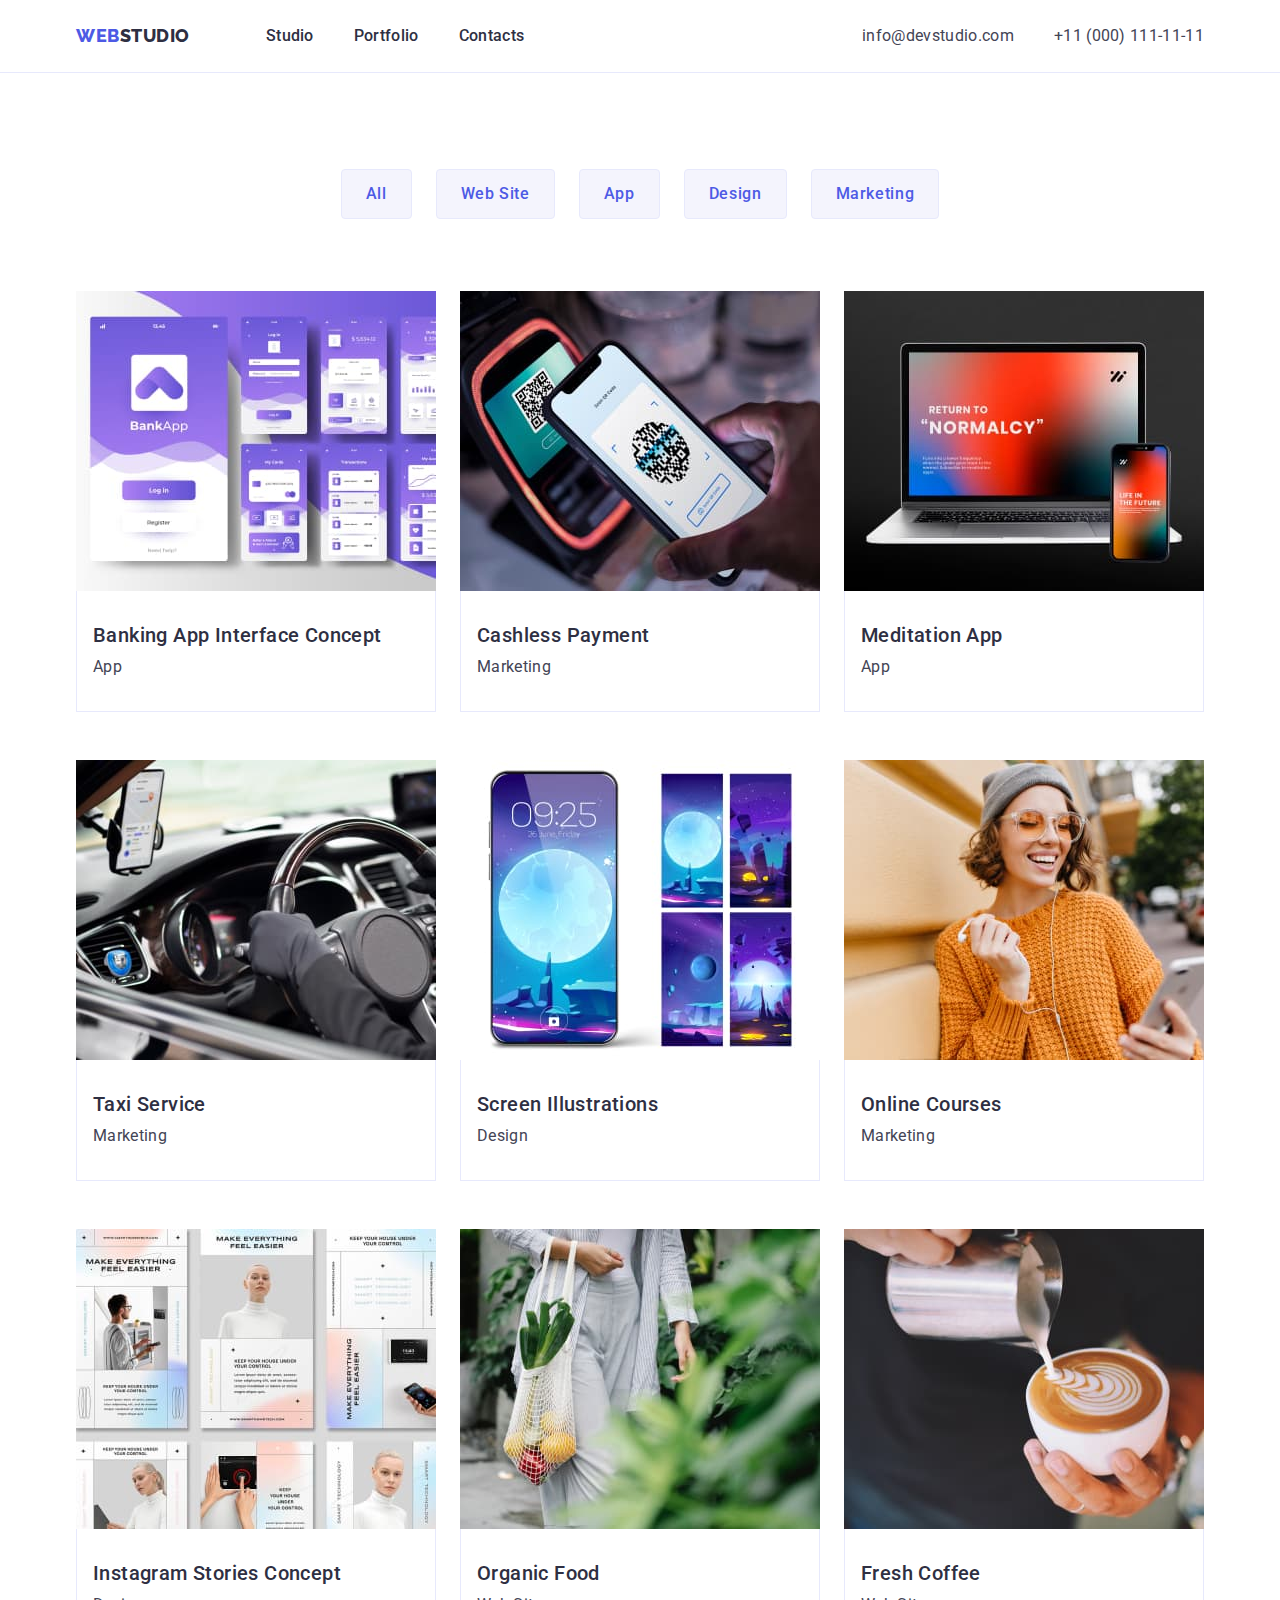
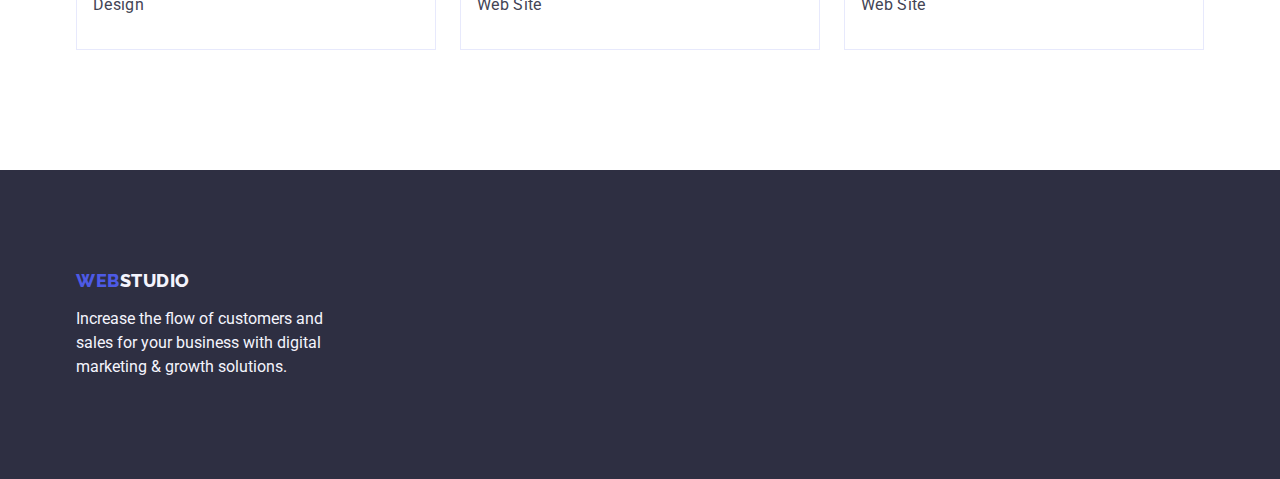
==== portfolio.html @ 74aff2be "Initial commit" ====
<!DOCTYPE html>
<html lang="en">
  <head>
    <meta charset="UTF-8" />
    <meta http-equiv="X-UA-Compatible" content="IE=edge" />
    <meta name="viewport" content="width=device-width, initial-scale=1.0" />
    <meta name="WebStudio" content="Effective Solutions for Your Business" />
    <title>WebStudio</title>
    <link rel="preconnect" href="https://fonts.googleapis.com" />
    <link rel="preconnect" href="https://fonts.gstatic.com" crossorigin />
    <link
      href="https://fonts.googleapis.com/css2?family=Raleway:wght@800&family=Roboto:wght@400;500;700;900&display=swap"
      rel="stylesheet"
    />
    <!-- Normalize -->
    <link
      rel="stylesheet"
      href="https://cdn.jsdelivr.net/npm/modern-normalize@1.1.0/modern-normalize.min.css"
    />
    <link rel="stylesheet" href="./css/styles.css" />
  </head>
  <body>
    <header class="header">
      <div class="container header-container">
        <nav class="header-nav">
          <a href="./index.html" class="link logo logo-header"
            >Web<span class="logo-dark">Studio</span></a
          >
          <ul class="list header-list">
            <li>
              <a href="./index.html" class="link header-link">Studio</a>
            </li>
            <li>
              <a href="./portfolio.html" class="link header-link">Portfolio</a>
            </li>
            <li>
              <a href="" class="link header-link">Contacts</a>
            </li>
          </ul>
        </nav>
        <address class="address">
          <ul class="list header-list">
            <li>
              <a href="mailto:info@devstudio.com" class="link address-link"
                >info@devstudio.com</a
              >
            </li>
            <li>
              <a href="tel:+110001111111" class="link address-link"
                >+11 (000) 111-11-11</a
              >
            </li>
          </ul>
        </address>
      </div>
    </header>
    <main>
      <section class="portfolio-section">
        <div class="container">
          <h1 hidden>Portfotio</h1>
          <ul class="list portfotio-menu">
            <li>
              <button type="button" class="btn portfolio-btn">All</button>
            </li>
            <li>
              <button type="button" class="btn portfolio-btn">Web Site</button>
            </li>
            <li>
              <button type="button" class="btn portfolio-btn">App</button>
            </li>
            <li>
              <button type="button" class="btn portfolio-btn">Design</button>
            </li>
            <li>
              <button type="button" class="btn portfolio-btn">Marketing</button>
            </li>
          </ul>
          <ul class="list card-set portfolio-card-set">
            <li class="portfolio-item card-set-item">
              <a href="" class="link">
                <img
                  src="./images/portfolio/banking.jpg"
                  alt="Banking App"
                  width="360"
                  height="300"
                />
                <div class="portfolio-wrapper">
                  <h2 class="title">Banking App Interface Concept</h2>
                  <p class="portfolio-descr">App</p>
                </div>
              </a>
            </li>
            <li class="portfolio-item card-set-item">
              <a href="" class="link">
                <img
                  src="./images/portfolio/cashless.jpg"
                  alt="Cashless payment"
                  width="360"
                  height="300"
                />
                <div class="portfolio-wrapper">
                  <h2 class="title">Cashless Payment</h2>
                  <p class="portfolio-descr">Marketing</p>
                </div>
              </a>
            </li>
            <li class="portfolio-item card-set-item">
              <a href="" class="link">
                <img
                  src="./images/portfolio/meditation.jpg"
                  alt="Meditation App"
                  width="360"
                  height="300"
                />
                <div class="portfolio-wrapper">
                  <h2 class="title">Meditation App</h2>
                  <p class="portfolio-descr">App</p>
                </div>
              </a>
            </li>
            <li class="portfolio-item card-set-item">
              <a href="" class="link">
                <img
                  src="./images/portfolio/taxi.jpg"
                  alt="Taxi Service"
                  width="360"
                  height="300"
                />
                <div class="portfolio-wrapper">
                  <h2 class="title">Taxi Service</h2>
                  <p class="portfolio-descr">Marketing</p>
                </div>
              </a>
            </li>
            <li class="portfolio-item card-set-item">
              <a href="" class="link">
                <img
                  src="./images/portfolio/screen.jpg"
                  alt="Screen Illustrations"
                  width="360"
                  height="300"
                />
                <div class="portfolio-wrapper">
                  <h2 class="title">Screen Illustrations</h2>
                  <p class="portfolio-descr">Design</p>
                </div>
              </a>
            </li>
            <li class="portfolio-item card-set-item">
              <a href="" class="link">
                <img
                  src="./images/portfolio/courses.jpg"
                  alt="Online Courses"
                  width="360"
                  height="300"
                />
                <div class="portfolio-wrapper">
                  <h2 class="title">Online Courses</h2>
                  <p class="portfolio-descr">Marketing</p>
                </div>
              </a>
            </li>
            <li class="portfolio-item card-set-item">
              <a href="" class="link">
                <img
                  src="./images/portfolio/instagram.jpg"
                  alt="Instagram Stories Concept"
                  width="360"
                  height="300"
                />
                <div class="portfolio-wrapper">
                  <h2 class="title">Instagram Stories Concept</h2>
                  <p class="portfolio-descr">Design</p>
                </div>
              </a>
            </li>
            <li class="portfolio-item card-set-item">
              <a href="" class="link">
                <img
                  src="./images/portfolio/foods.jpg"
                  alt="Organic Food"
                  width="360"
                  height="300"
                />
                <div class="portfolio-wrapper">
                  <h2 class="title">Organic Food</h2>
                  <p class="portfolio-descr">Web Site</p>
                </div>
              </a>
            </li>
            <li class="portfolio-item card-set-item">
              <a href="" class="link">
                <img
                  src="./images/portfolio/coffee.jpg"
                  alt="Fresh Coffee"
                  width="360"
                  height="300"
                />
                <div class="portfolio-wrapper">
                  <h2 class="title">Fresh Coffee</h2>
                  <p class="portfolio-descr">Web Site</p>
                </div>
              </a>
            </li>
          </ul>
        </div>
      </section>
    </main>
    <footer class="footer">
      <div class="container">
        <a href="./index.html" class="link logo logo-footer"
          >Web<span class="logo-light">Studio</span></a
        >
        <p class="footer-text">
          Increase the flow of customers and sales for your business with
          digital marketing & growth solutions.
        </p>
      </div>
    </footer>
  </body>
</html>
---- css/styles.css ----
:root {
  --main-font: Roboto, sans-serif;

  --main-txt-color: #434455;
  --address-color: #434455;
  --link-color: #2e2f42;
  --link-hover-color: #404bbf;
  --light-btn-txt: #ffffff;
  --dark-btn-txt: #4d5ae5;
  --hero-btn: #4d5ae5;
  --btn-hover: #404bbf;
  --btn-background: #f4f4fd;
  --logo-color: #4d5ae5;
  --light-txt: #f4f4fd;
  --logo-dark: #2e2f42;
  --title-txt: #2e2f42;
  --hero-txt: #ffffff;
  --border-color: #e7e9fc;

  --indent: 24px;
  --item: 4;
  --indent-quantity: 3;
}

/* reset start */
.link {
  text-decoration: none;
}

.list {
  list-style: none;
  padding: 0;
  margin: 0;
}

h1,
h2,
h3,
h4,
h5,
h6,
p {
  margin: 0;
}

img {
  display: block;
  max-width: 100%;
  height: auto;
}
/* reset end */

.btn {
  display: block;
  border: 1px solid transparent;
  border-radius: 4px;

  font-family: inherit;
  font-weight: 500;
  font-size: 16px;
  line-height: 1.5;
  letter-spacing: 0.04em;
  cursor: pointer;
}

.container {
  width: 1158px;
  padding-left: 15px;
  padding-right: 15px;
  margin-left: auto;
  margin-right: auto;
}

.section {
  padding-top: 120px;
  padding-bottom: 120px;
}

.card-set {
  display: flex;
  flex-wrap: wrap;
  gap: 24px;
}

.card-set-item {
  flex-basis: calc(
    (100% - var(--indent) * var(--indent-quantity)) / var(--item)
  );
}

/* Body */
body {
  font-family: var(--main-font);
  font-size: 16px;
  color: var(--main-txt-color);
  background-color: #ffffff;
}

/* Logo */
.logo {
  display: inline-block;

  font-family: "Raleway", sans-serif;
  font-weight: 800;
  font-size: 18px;
  line-height: 1.17;
  letter-spacing: 0.03em;
  text-transform: uppercase;
  color: var(--logo-color);
}

/* header */
.header {
  border-bottom: 1px solid var(--border-color);
}

.header-container {
  display: flex;
  align-items: center;
}

.header-nav {
  display: flex;
  margin-right: auto;
  align-items: center;
}

.logo-header {
  margin-right: 76px;
}

.logo-dark {
  color: var(--logo-dark);
}

.header-list {
  display: flex;
  gap: 40px;
}

.header-link {
  display: block;
  font-weight: 500;
  letter-spacing: 0.02em;
  color: var(--link-color);
  line-height: 1.5;
  padding-top: 24px;
  padding-bottom: 24px;
}

.address-link {
  display: block;
  letter-spacing: 0.02em;
  color: var(--address-color);
  line-height: 1.5;
  padding-top: 24px;
  padding-bottom: 24px;
}

.address {
  font-style: normal;
}

.header-link:hover,
.header-link:focus,
.address-link:hover,
.address-link:focus {
  color: var(--link-hover-color);
}

/* hero */
.hero-section {
  padding-top: 188px;
  padding-bottom: 188px;
  background-color: #2e2f42;
}

.hero-title {
  margin-left: auto;
  margin-right: auto;
  margin-bottom: 48px;

  font-weight: 700;
  font-size: 56px;
  line-height: 1.07;
  text-align: center;
  letter-spacing: 0.02em;
  color: var(--hero-txt);

  max-width: 496px;
}

.hero-btn {
  padding: 16px 32px;
  min-width: 169px;
  height: 56px;
  margin-left: auto;
  margin-right: auto;

  color: var(--light-btn-txt);
  background-color: var(--hero-btn);

  box-shadow: 0px 4px 4px rgba(0, 0, 0, 0.15);
  border: none;
}

.hero-btn:hover,
.hero-btn:focus {
  background-color: var(--btn-hover);
}

/* section */
.section-title {
  margin-bottom: 72px;
  font-size: 36px;
  line-height: 1.11;
  text-align: center;
  letter-spacing: 0.02em;
  text-transform: capitalize;
  color: var(--title-txt);
}

.title {
  margin-bottom: 8px;

  font-weight: 500;
  font-size: 20px;
  line-height: 1.2;
  letter-spacing: 0.02em;
  color: var(--title-txt);
}

/* features */
.description {
  line-height: 1.5;
  letter-spacing: 0.02em;
}

/* Gallery section */
.gallery-section {
  padding-bottom: 120px;
}

.gallery-item {
  --item: 3;
  --indent-quantity: 2;
}

/* Team */
.section-team {
  background-color: #f4f4fd;
}

.photo-item {
  text-align: center;
  background-color: #ffffff;
}

.team-wrapper {
  padding: 32px 16px;
  border-radius: 0px 0px 4px 4px;
  box-shadow: 0px 1px 6px rgba(46, 47, 66, 0.08),
    0px 1px 1px rgba(46, 47, 66, 0.16), 0px 2px 1px rgba(46, 47, 66, 0.08);
}

/* Footer */
.footer {
  padding-top: 100px;
  padding-bottom: 100px;
  background-color: #2e2f42;
}

.logo-footer {
  margin-bottom: 16px;
}

.logo-light {
  color: var(--light-txt);
}

.footer-text {
  display: block;
  max-width: 264px;

  line-height: 1.5;
  color: var(--light-txt);
}

/* Portfolio page */
.portfolio-section {
  padding-top: 96px;
  padding-bottom: 120px;
}

.portfotio-menu {
  display: flex;
  justify-content: center;
  gap: 24px;
  margin-bottom: 72px;
}

.portfolio-btn {
  border-color: var(--border-color);
  padding: 12px 24px;
  color: var(--dark-btn-txt);
  background-color: var(--btn-background);
}

.portfolio-btn:hover,
.portfolio-btn:focus {
  color: var(--light-btn-txt);
  background-color: var(--btn-hover);
  border: 1px solid transparent;
  box-shadow: 0px 3px 1px rgba(0, 0, 0, 0.1), 0px 2px 1px rgba(0, 0, 0, 0.08),
    0px 2px 2px rgba(0, 0, 0, 0.12);
}

.portfolio-card-set {
  row-gap: 48px;
}

.portfolio-item {
  --item: 3;
  --indent-quantity: 2;
}

.portfolio-descr {
  line-height: 1.5;
  letter-spacing: 0.02em;
  color: var(--main-txt-color);
}

.portfolio-wrapper {
  padding: 32px 16px;
  border: 1px solid var(--border-color);
  border-top: none;
}
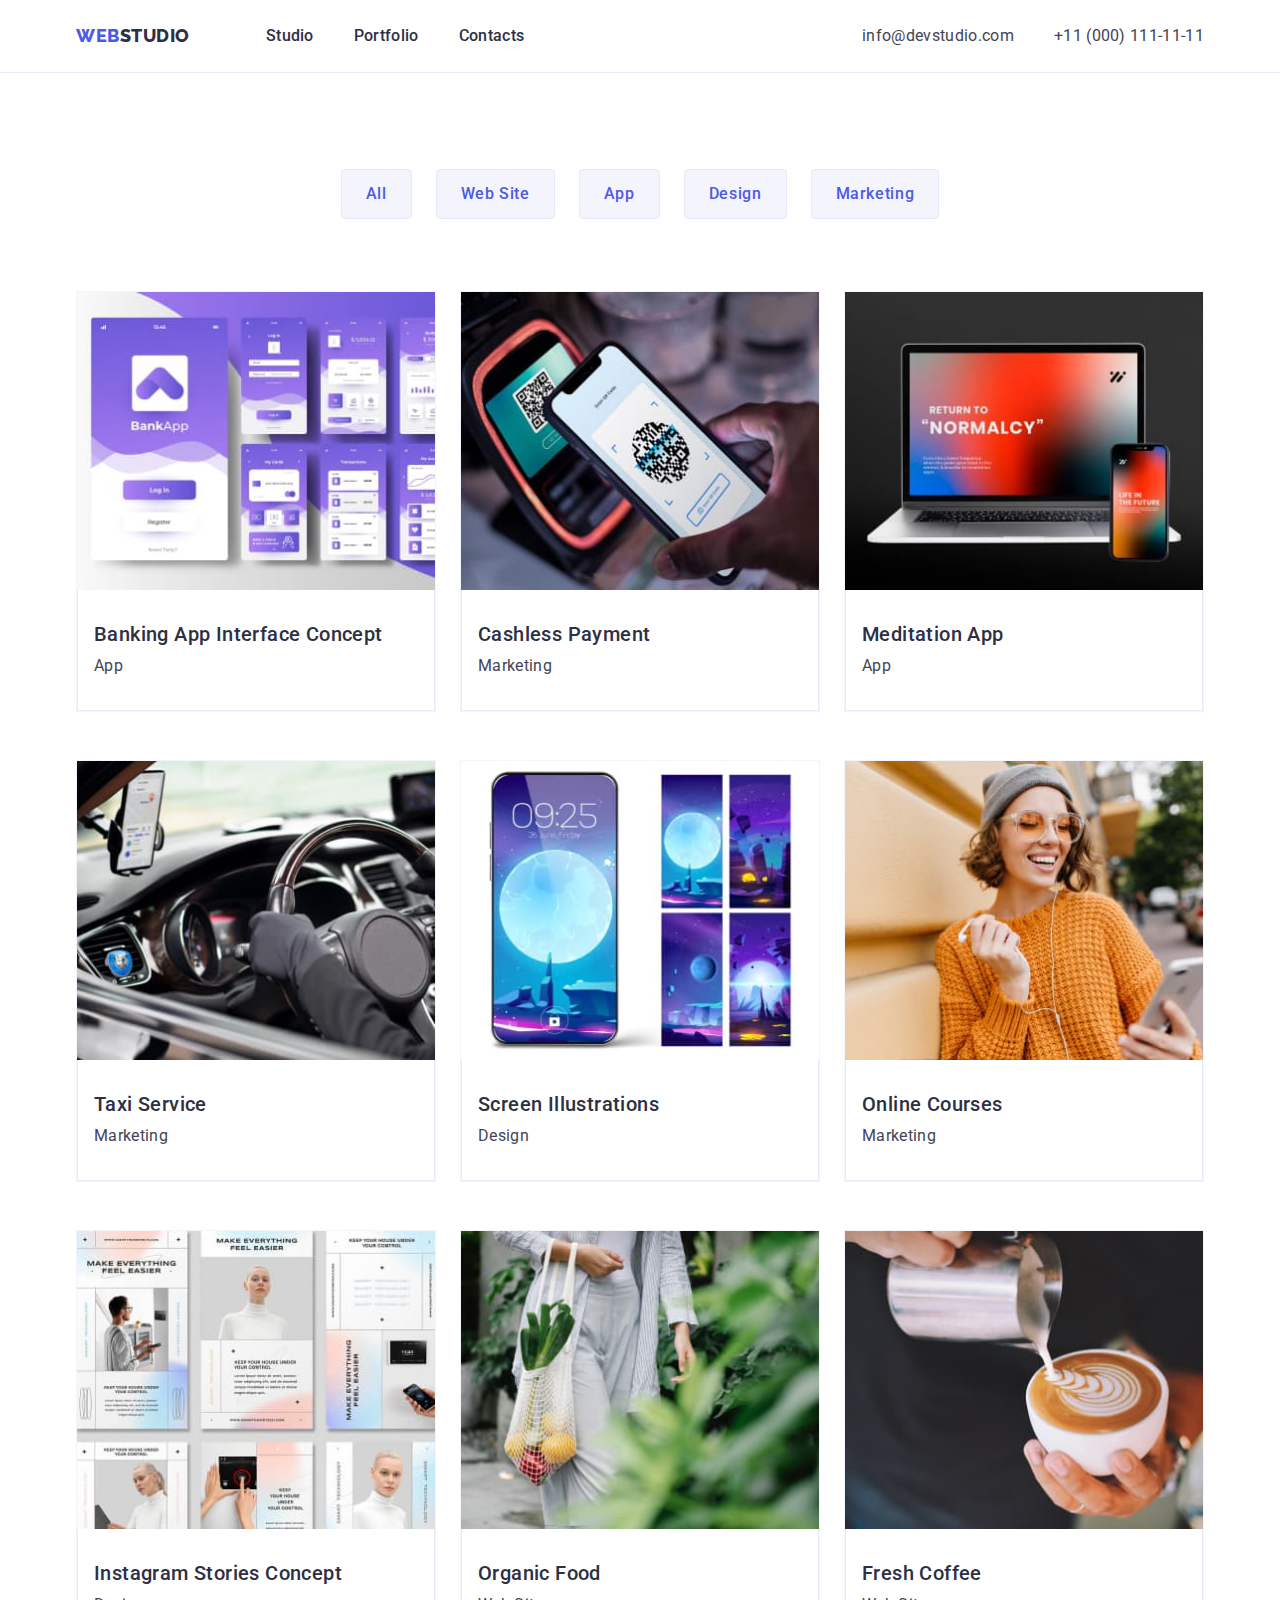
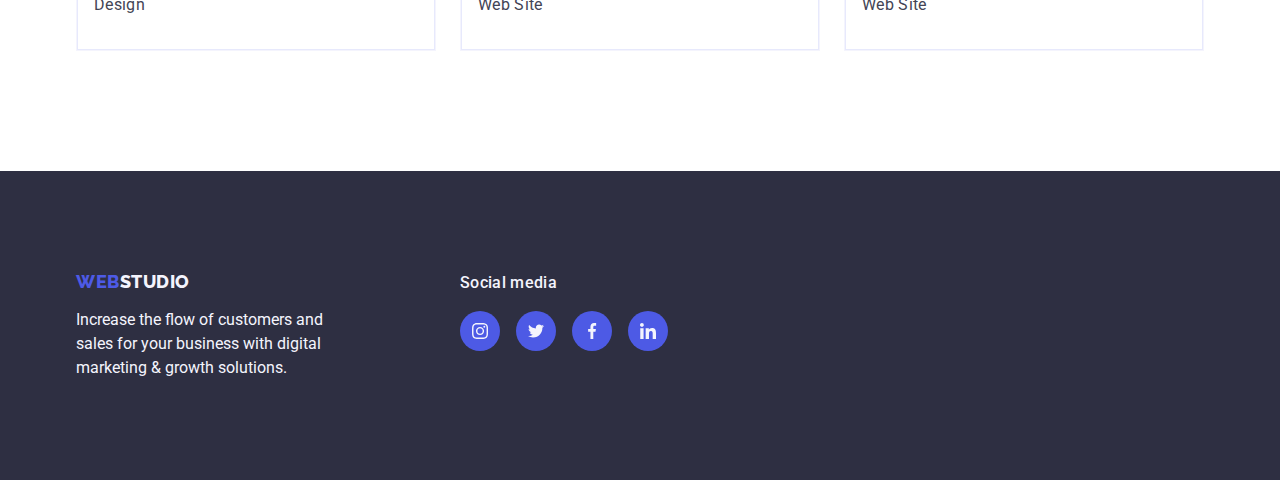
==== commit 4858833e: "finish" ====
--- a/portfolio.html
+++ b/portfolio.html
@@ -77,7 +77,7 @@
           </ul>
           <ul class="list card-set portfolio-card-set">
             <li class="portfolio-item card-set-item">
-              <a href="" class="link">
+              <a href="" class="portfolio-link link">
                 <img
                   src="./images/portfolio/banking.jpg"
                   alt="Banking App"
@@ -91,7 +91,7 @@
               </a>
             </li>
             <li class="portfolio-item card-set-item">
-              <a href="" class="link">
+              <a href="" class="portfolio-link link">
                 <img
                   src="./images/portfolio/cashless.jpg"
                   alt="Cashless payment"
@@ -105,7 +105,7 @@
               </a>
             </li>
             <li class="portfolio-item card-set-item">
-              <a href="" class="link">
+              <a href="" class="portfolio-link link">
                 <img
                   src="./images/portfolio/meditation.jpg"
                   alt="Meditation App"
@@ -119,7 +119,7 @@
               </a>
             </li>
             <li class="portfolio-item card-set-item">
-              <a href="" class="link">
+              <a href="" class="portfolio-link link">
                 <img
                   src="./images/portfolio/taxi.jpg"
                   alt="Taxi Service"
@@ -133,7 +133,7 @@
               </a>
             </li>
             <li class="portfolio-item card-set-item">
-              <a href="" class="link">
+              <a href="" class="portfolio-link link">
                 <img
                   src="./images/portfolio/screen.jpg"
                   alt="Screen Illustrations"
@@ -147,7 +147,7 @@
               </a>
             </li>
             <li class="portfolio-item card-set-item">
-              <a href="" class="link">
+              <a href="" class="portfolio-link link">
                 <img
                   src="./images/portfolio/courses.jpg"
                   alt="Online Courses"
@@ -161,7 +161,7 @@
               </a>
             </li>
             <li class="portfolio-item card-set-item">
-              <a href="" class="link">
+              <a href="" class="portfolio-link link">
                 <img
                   src="./images/portfolio/instagram.jpg"
                   alt="Instagram Stories Concept"
@@ -207,14 +207,73 @@
       </section>
     </main>
     <footer class="footer">
-      <div class="container">
-        <a href="./index.html" class="link logo logo-footer"
-          >Web<span class="logo-light">Studio</span></a
-        >
-        <p class="footer-text">
-          Increase the flow of customers and sales for your business with
-          digital marketing & growth solutions.
-        </p>
+      <div class="container footer-container">
+        <div>
+          <a href="./index.html" class="link logo logo-footer"
+            >Web<span class="logo-light">Studio</span></a
+          >
+          <p class="footer-text">
+            Increase the flow of customers and sales for your business with
+            digital marketing & growth solutions.
+          </p>
+        </div>
+        <div>
+          <h2 class="footer-title">Social media</h2>
+          <ul class="list footer-social-list">
+            <li class="social-item">
+              <a
+                class="link footer-social-link"
+                href="https://instagram.com"
+                target="_blank"
+                rel="noopener noreferrer"
+                aria-label="Instagram icon"
+              >
+                <svg class="social-icon" width="16" height="16">
+                  <use href="./images/icons.svg#instagram"></use>
+                </svg>
+              </a>
+            </li>
+            <li class="social-item">
+              <a
+                class="link footer-social-link"
+                href="https://www.twitter.com/"
+                target="_blank"
+                rel="noopener noreferrer"
+                aria-label="Twitter icon"
+              >
+                <svg class="social-icon">
+                  <use href="./images/icons.svg#twitter"></use>
+                </svg>
+              </a>
+            </li>
+            <li class="social-item">
+              <a
+                class="link footer-social-link"
+                href="https://www.facebook.com/"
+                target="_blank"
+                rel="noopener noreferrer"
+                aria-label="Facebook icon"
+              >
+                <svg class="social-icon">
+                  <use href="./images/icons.svg#facebook"></use>
+                </svg>
+              </a>
+            </li>
+            <li class="social-item">
+              <a
+                class="link footer-social-link"
+                href="https://www.linkedin.com/"
+                target="_blank"
+                rel="noopener noreferrer"
+                aria-label="Linkedin icon"
+              >
+                <svg class="social-icon">
+                  <use href="./images/icons.svg#linkedin"></use>
+                </svg>
+              </a>
+            </li>
+          </ul>
+        </div>
       </div>
     </footer>
   </body>
--- a/css/styles.css
+++ b/css/styles.css
@@ -16,6 +16,9 @@
   --title-txt: #2e2f42;
   --hero-txt: #ffffff;
   --border-color: #e7e9fc;
+  --gradient-color: rgba(46, 47, 66, 0.7);
+
+  --social-btn-color: #4d5ae5;
 
   --indent: 24px;
   --item: 4;
@@ -172,7 +175,16 @@
 .hero-section {
   padding-top: 188px;
   padding-bottom: 188px;
-  background-color: #2e2f42;
+  /* background-color: #2e2f42; */
+  background-image: linear-gradient(
+      to right,
+      var(--gradient-color),
+      var(--gradient-color)
+    ),
+    url("../images/hero/people-office.jpg");
+  background-repeat: no-repeat;
+  background-position: center;
+  background-size: cover;
 }
 
 .hero-title {
@@ -236,6 +248,22 @@
   letter-spacing: 0.02em;
 }
 
+.feature-icon {
+  display: flex;
+  justify-content: center;
+  align-items: center;
+  width: 264px;
+  height: 112px;
+  padding: 24px 100px;
+  background: #f4f4fd;
+  border-radius: 4px;
+}
+
+.feature-svg {
+  width: 64px;
+  height: 64px;
+}
+
 /* Gallery section */
 .gallery-section {
   padding-bottom: 120px;
@@ -263,6 +291,80 @@
     0px 1px 1px rgba(46, 47, 66, 0.16), 0px 2px 1px rgba(46, 47, 66, 0.08);
 }
 
+.team-position {
+  margin-bottom: 8px;
+  line-height: 1.5;
+  letter-spacing: 0.02em;
+}
+
+.social-list {
+  display: flex;
+  justify-content: center;
+  gap: 24px;
+}
+
+.social-item {
+  width: 40px;
+  height: 40px;
+}
+
+.social-link {
+  display: flex;
+  justify-content: center;
+  align-items: center;
+  width: 100%;
+  height: 100%;
+  background-color: var(--social-btn-color);
+  border-radius: 50%;
+  color: var(-light-txt);
+}
+
+.social-link:hover,
+.social-link:focus {
+  background-color: var(--btn-hover);
+}
+
+.social-icon {
+  width: 16px;
+  height: 16px;
+  fill: currentColor;
+}
+
+/* Customers */
+.customers-list {
+  display: flex;
+  justify-content: center;
+  gap: 24px;
+}
+
+.customer-item {
+  width: 168px;
+  height: 88px;
+}
+
+.customer-link {
+  display: flex;
+  justify-content: center;
+  align-items: center;
+  width: 100%;
+  height: 100%;
+  border: 1px solid #8e8f99;
+  border-radius: 4px;
+  color: #8e8f99;
+}
+
+.customer-link:hover,
+.customer-link:focus {
+  border-color: var(--btn-hover);
+  color: var(--btn-hover);
+}
+
+.customer-icon {
+  width: 104px;
+  height: 56px;
+  fill: currentColor;
+}
+
 /* Footer */
 .footer {
   padding-top: 100px;
@@ -270,6 +372,12 @@
   background-color: #2e2f42;
 }
 
+.footer-container {
+  display: flex;
+  justify-content: flex-start;
+  gap: 120px;
+}
+
 .logo-footer {
   margin-bottom: 16px;
 }
@@ -284,6 +392,37 @@
 
   line-height: 1.5;
   color: var(--light-txt);
+}
+
+.footer-title {
+  margin-bottom: 16px;
+  font-weight: 500;
+  font-size: 16px;
+  line-height: 1.5;
+  letter-spacing: 0.02em;
+  color: var(--light-txt);
+}
+
+.footer-social-list {
+  display: flex;
+  justify-content: center;
+  gap: 16px;
+}
+
+.footer-social-link {
+  display: flex;
+  justify-content: center;
+  align-items: center;
+  width: 100%;
+  height: 100%;
+  background-color: var(--social-btn-color);
+  border-radius: 50%;
+  color: var(-light-txt);
+}
+
+.footer-social-link:hover,
+.footer-social-link:focus {
+  background-color: #31d0aa;
 }
 
 /* Portfolio page */
@@ -322,6 +461,14 @@
 .portfolio-item {
   --item: 3;
   --indent-quantity: 2;
+  border: 1px solid #f4f4fd;
+}
+
+.portfolio-item:hover,
+.portfolio-link:hover,
+.portfolio-link:focus {
+  box-shadow: 0px 1px 6px rgba(46, 47, 66, 0.08),
+    0px 1px 1px rgba(46, 47, 66, 0.16), 0px 2px 1px rgba(46, 47, 66, 0.08);
 }
 
 .portfolio-descr {
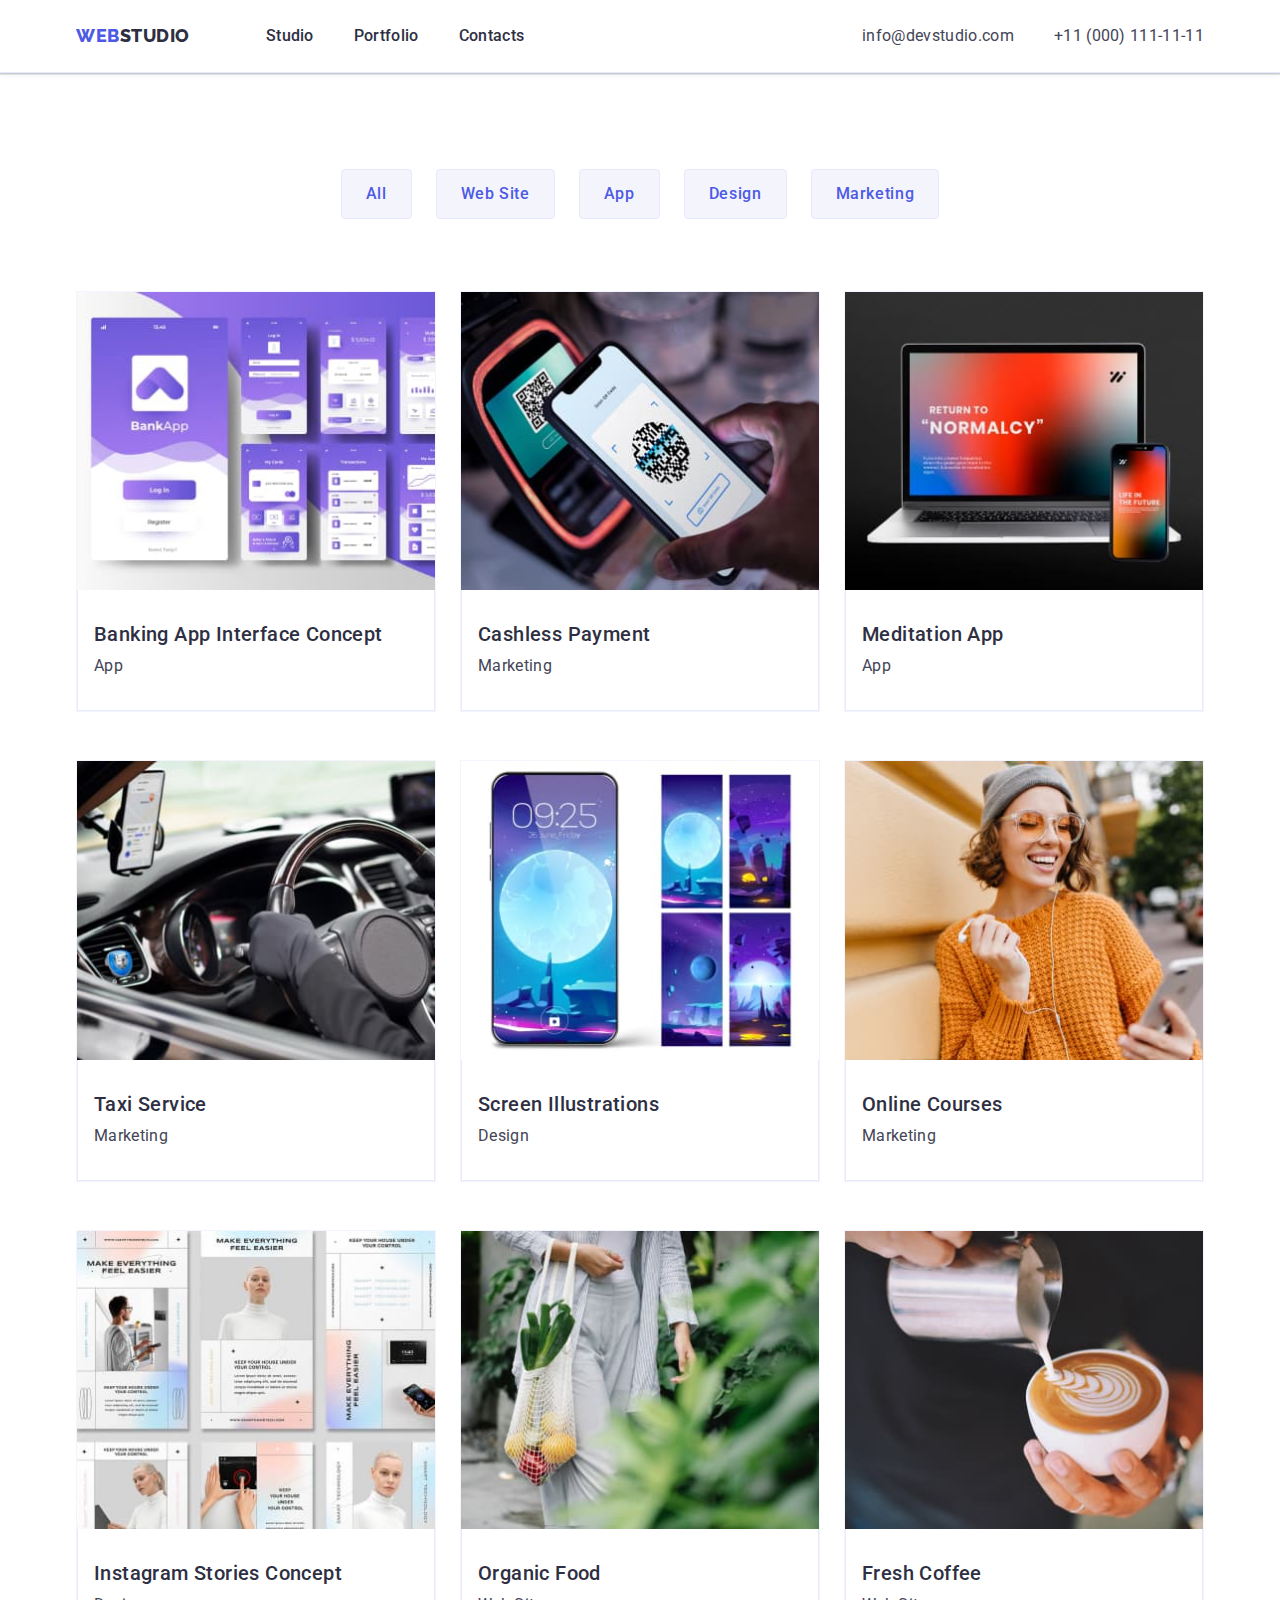
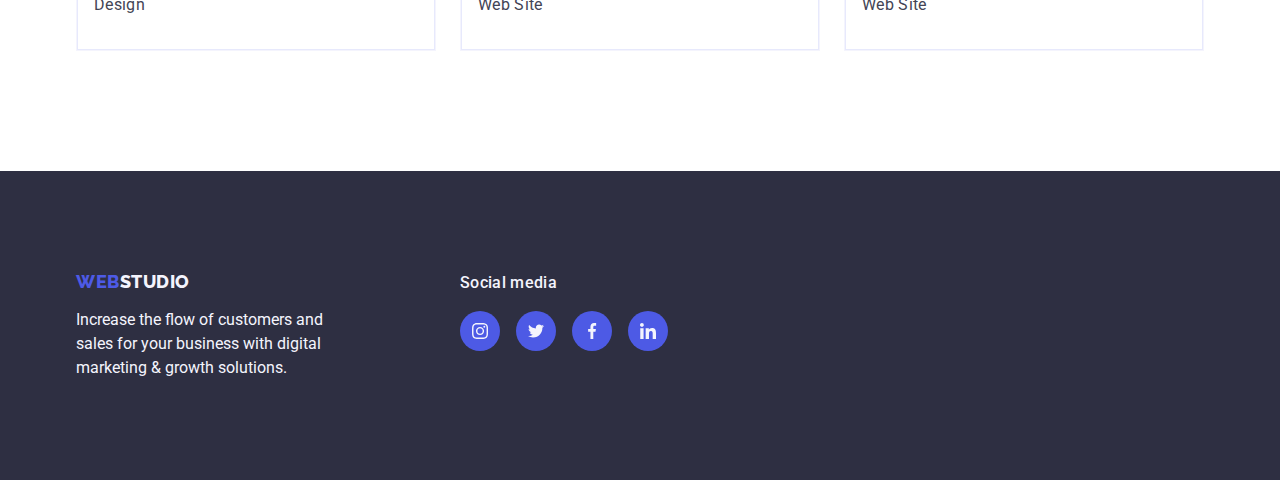
==== commit 93c2a041: "fix svg" ====
--- a/portfolio.html
+++ b/portfolio.html
@@ -175,7 +175,7 @@
               </a>
             </li>
             <li class="portfolio-item card-set-item">
-              <a href="" class="link">
+              <a href="" class="portfolio-link link">
                 <img
                   src="./images/portfolio/foods.jpg"
                   alt="Organic Food"
@@ -189,7 +189,7 @@
               </a>
             </li>
             <li class="portfolio-item card-set-item">
-              <a href="" class="link">
+              <a href="" class="portfolio-link link">
                 <img
                   src="./images/portfolio/coffee.jpg"
                   alt="Fresh Coffee"
@@ -218,7 +218,7 @@
           </p>
         </div>
         <div>
-          <h2 class="footer-title">Social media</h2>
+          <p class="footer-sotials-title">Social media</p>
           <ul class="list footer-social-list">
             <li class="social-item">
               <a
@@ -229,7 +229,7 @@
                 aria-label="Instagram icon"
               >
                 <svg class="social-icon" width="16" height="16">
-                  <use href="./images/icons.svg#instagram"></use>
+                  <use href="./images/icon.svg#instagram"></use>
                 </svg>
               </a>
             </li>
@@ -241,8 +241,8 @@
                 rel="noopener noreferrer"
                 aria-label="Twitter icon"
               >
-                <svg class="social-icon">
-                  <use href="./images/icons.svg#twitter"></use>
+                <svg class="social-icon" width="16" height="16">
+                  <use href="./images/icon.svg#twitter"></use>
                 </svg>
               </a>
             </li>
@@ -254,8 +254,8 @@
                 rel="noopener noreferrer"
                 aria-label="Facebook icon"
               >
-                <svg class="social-icon">
-                  <use href="./images/icons.svg#facebook"></use>
+                <svg class="social-icon" width="16" height="16">
+                  <use href="./images/icon.svg#facebook"></use>
                 </svg>
               </a>
             </li>
@@ -267,8 +267,8 @@
                 rel="noopener noreferrer"
                 aria-label="Linkedin icon"
               >
-                <svg class="social-icon">
-                  <use href="./images/icons.svg#linkedin"></use>
+                <svg class="social-icon" width="16" height="16">
+                  <use href="./images/icon.svg#linkedin"></use>
                 </svg>
               </a>
             </li>
--- a/css/styles.css
+++ b/css/styles.css
@@ -115,6 +115,8 @@
 /* header */
 .header {
   border-bottom: 1px solid var(--border-color);
+  box-shadow: 0px 2px 1px rgba(46, 47, 66, 0.08),
+    0px 1px 1px rgba(46, 47, 66, 0.16), 0px 1px 6px rgba(46, 47, 66, 0.08);
 }
 
 .header-container {
@@ -173,11 +175,12 @@
 
 /* hero */
 .hero-section {
+  max-width: 1440px;
+  margin-left: auto;
+  margin-right: auto;
   padding-top: 188px;
   padding-bottom: 188px;
-  /* background-color: #2e2f42; */
   background-image: linear-gradient(
-      to right,
       var(--gradient-color),
       var(--gradient-color)
     ),
@@ -255,13 +258,9 @@
   width: 264px;
   height: 112px;
   padding: 24px 100px;
+  margin-bottom: 8px;
   background: #f4f4fd;
   border-radius: 4px;
-}
-
-.feature-svg {
-  width: 64px;
-  height: 64px;
 }
 
 /* Gallery section */
@@ -282,10 +281,15 @@
 .photo-item {
   text-align: center;
   background-color: #ffffff;
+  box-shadow: 0px 1px 6px rgba(46, 47, 66, 0.08),
+    0px 1px 1px rgba(46, 47, 66, 0.16), 0px 2px 1px rgba(46, 47, 66, 0.08);
+  border-radius: 0px 0px 4px 4px;
 }
 
 .team-wrapper {
-  padding: 32px 16px;
+  padding-top: 32px;
+  padding-bottom: 32px;
+  /* padding: 32px 16px; */
   border-radius: 0px 0px 4px 4px;
   box-shadow: 0px 1px 6px rgba(46, 47, 66, 0.08),
     0px 1px 1px rgba(46, 47, 66, 0.16), 0px 2px 1px rgba(46, 47, 66, 0.08);
@@ -325,8 +329,6 @@
 }
 
 .social-icon {
-  width: 16px;
-  height: 16px;
   fill: currentColor;
 }
 
@@ -350,7 +352,7 @@
   height: 100%;
   border: 1px solid #8e8f99;
   border-radius: 4px;
-  color: #8e8f99;
+  color: #afb1b8;
 }
 
 .customer-link:hover,
@@ -360,8 +362,6 @@
 }
 
 .customer-icon {
-  width: 104px;
-  height: 56px;
   fill: currentColor;
 }
 
@@ -394,7 +394,7 @@
   color: var(--light-txt);
 }
 
-.footer-title {
+.footer-sotials-title {
   margin-bottom: 16px;
   font-weight: 500;
   font-size: 16px;
@@ -464,7 +464,10 @@
   border: 1px solid #f4f4fd;
 }
 
-.portfolio-item:hover,
+.portfolio-link {
+  display: block;
+}
+
 .portfolio-link:hover,
 .portfolio-link:focus {
   box-shadow: 0px 1px 6px rgba(46, 47, 66, 0.08),
